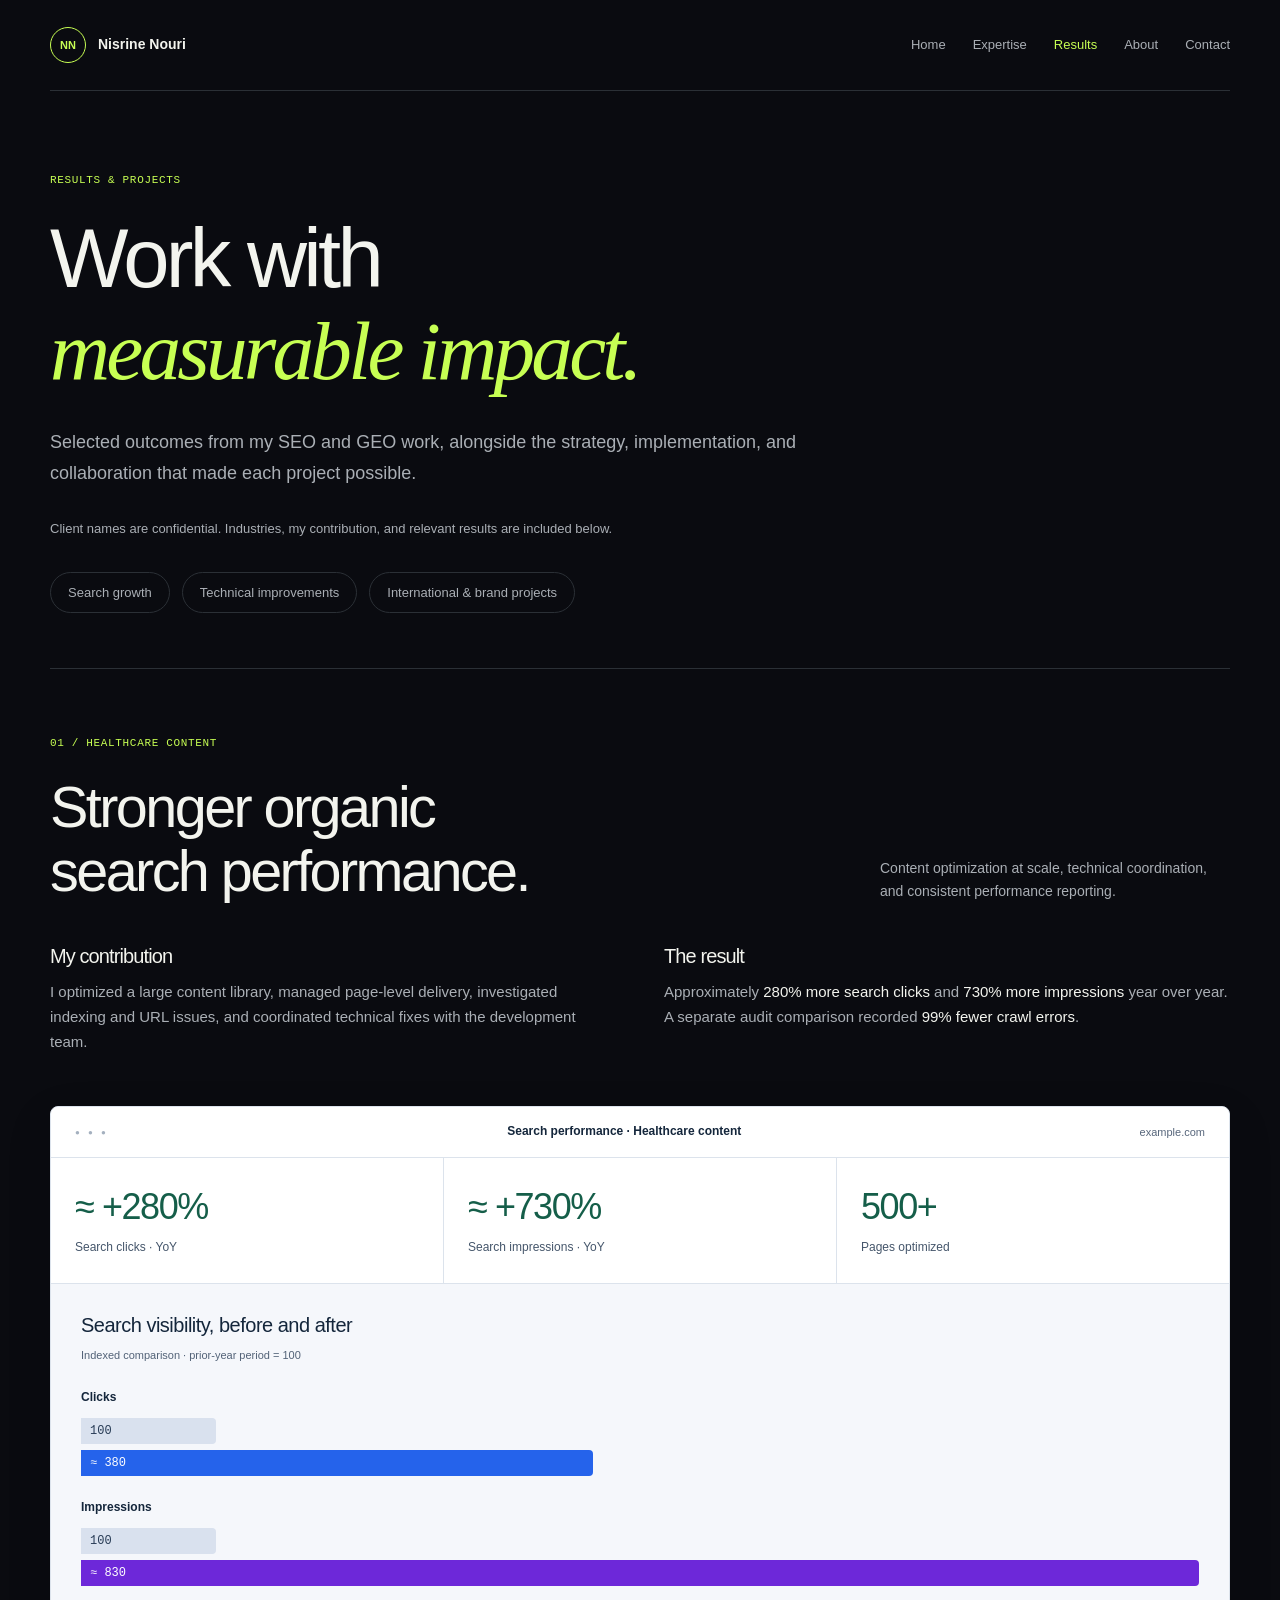
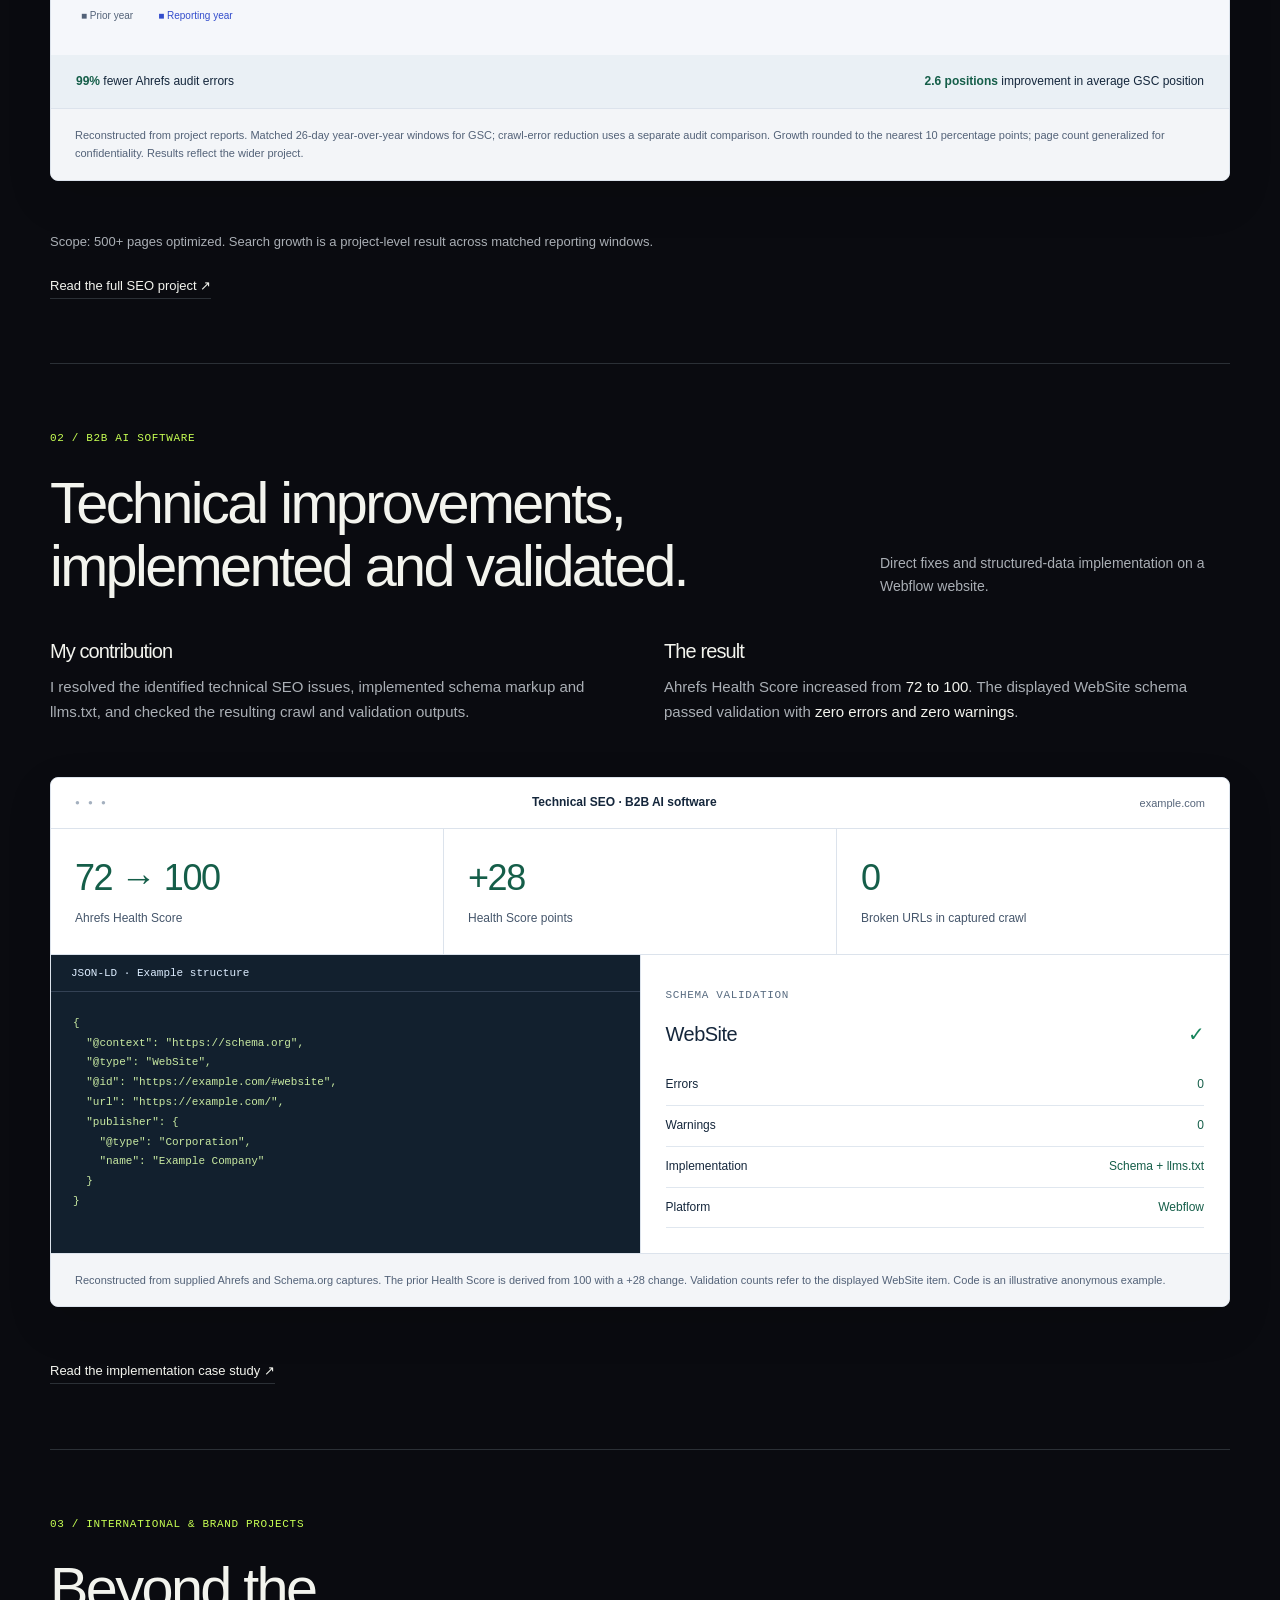
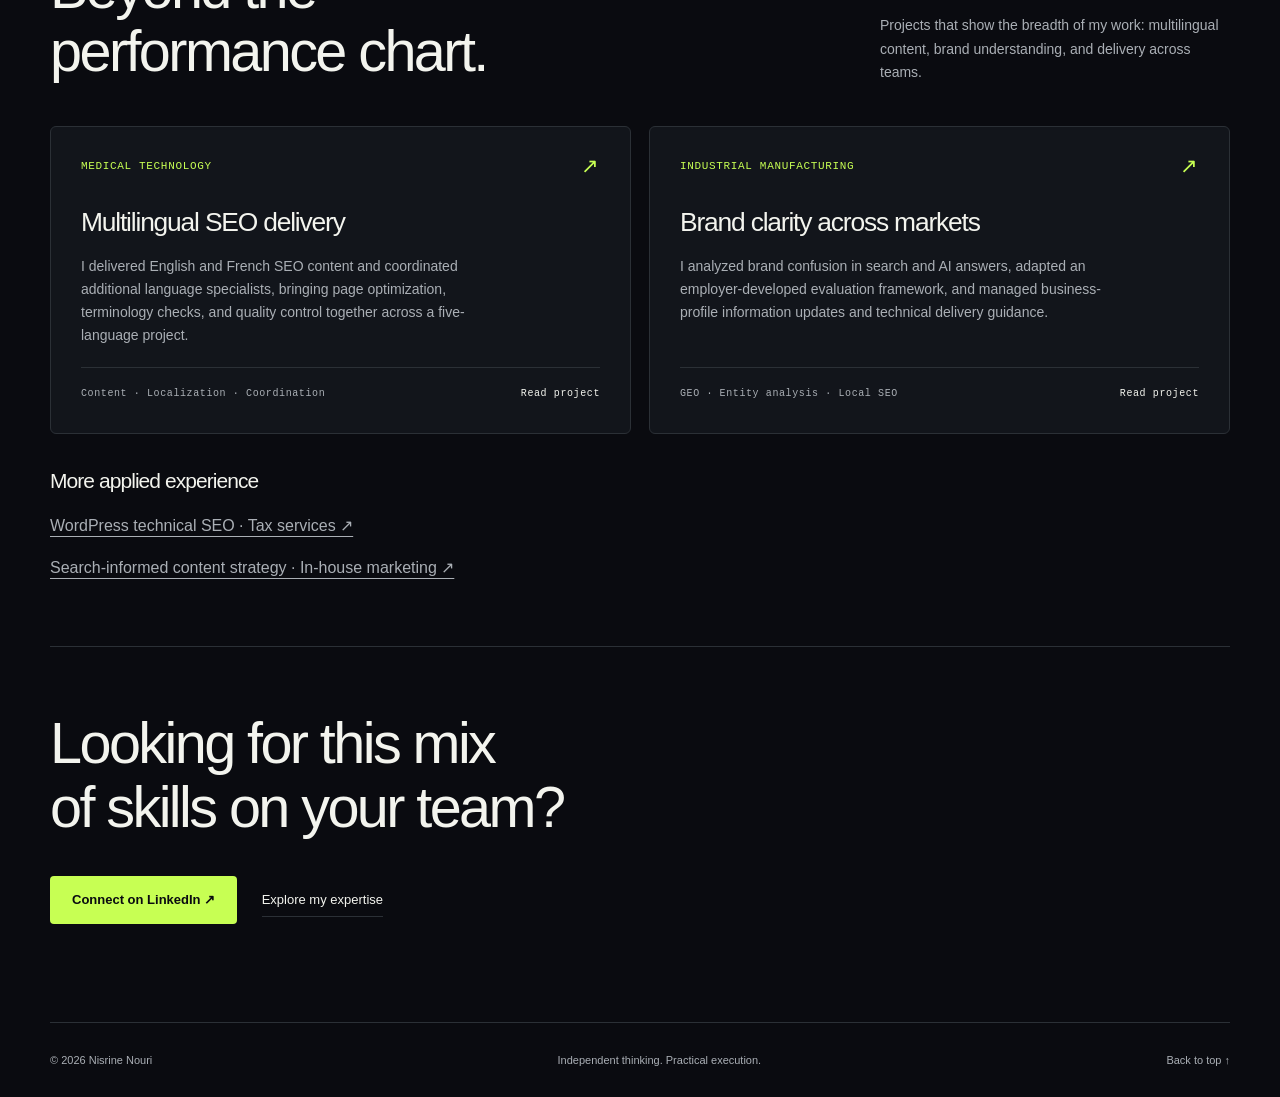
==== results.html @ c6e2c281 "Separate results from portfolio overview and broaden SEO positioning" ====
<!doctype html>
<html lang="en">
<head>
<meta charset="utf-8">
<meta name="viewport" content="width=device-width, initial-scale=1">
<title>Results & Projects | Nisrine Nouri, SEO & GEO Specialist</title>
<meta name="description" content="Selected SEO and GEO project results: organic search growth, technical improvements, multilingual SEO, and brand visibility.">
<meta name="theme-color" content="#0a0b10">
<link rel="canonical" href="https://nisrinenouri.github.io/nisrinenouri/results.html">
<meta property="og:type" content="website">
<meta property="og:title" content="Results & Projects | Nisrine Nouri, SEO & GEO Specialist">
<meta property="og:description" content="Selected SEO and GEO project results: organic search growth, technical improvements, multilingual SEO, and brand visibility.">
<meta property="og:url" content="https://nisrinenouri.github.io/nisrinenouri/results.html">
<meta property="og:locale" content="en_US">
<meta property="og:site_name" content="Nisrine Nouri">
<meta name="twitter:card" content="summary">
<link rel="icon" href="favicon.svg" type="image/svg+xml">
<link rel="stylesheet" href="styles.css">
<script type="application/ld+json">{"@context": "https://schema.org", "@type": "WebPage", "name": "Results & Projects | Nisrine Nouri, SEO & GEO Specialist", "url": "https://nisrinenouri.github.io/nisrinenouri/results.html", "description": "Selected SEO and GEO project results: organic search growth, technical improvements, multilingual SEO, and brand visibility."}</script>
</head>
<body id="top">
<a class="skip" href="#main">Skip to content</a>
<header class="header wrap">
<a class="brand" href="index.html" aria-label="Nisrine Nouri, home">
<span class="mark">NN</span>
<span>Nisrine Nouri</span>
</a>
<nav aria-label="Primary navigation">
<a href="index.html">Home</a>
<a href="index.html#expertise">Expertise</a>
<a href="results.html" aria-current="page">Results</a>
<a href="index.html#about">About</a>
<a href="index.html#contact">Contact</a>
</nav>
</header>
<main id="main" tabindex="-1" class="wrap results-main">
<header class="results-intro">
<p class="eyebrow">RESULTS & PROJECTS</p>
<h1>Work with<br>
<em>measurable impact.</em>
</h1>
<p class="intro">Selected outcomes from my SEO and GEO work, alongside the strategy, implementation, and collaboration that made each project possible.</p>
<p class="results-note">Client names are confidential. Industries, my contribution, and relevant results are included below.</p>
<nav class="result-jumps" aria-label="Results on this page">
<a href="#search-growth">Search growth</a>
<a href="#technical-results">Technical improvements</a>
<a href="#international-brand">International & brand projects</a>
</nav>
</header>
<section id="search-growth" class="results-project">
<div class="section-heading">
<div>
<p class="eyebrow">01 / HEALTHCARE CONTENT</p>
<h2>Stronger organic<br>search performance.</h2>
</div>
<p>Content optimization at scale, technical coordination, and consistent performance reporting.</p>
</div>
<div class="result-summary">
<div>
<h3>My contribution</h3>
<p>I optimized a large content library, managed page-level delivery, investigated indexing and URL issues, and coordinated technical fixes with the development team.</p>
</div>
<div>
<h3>The result</h3>
<p>Approximately <strong>280% more search clicks</strong> and <strong>730% more impressions</strong> year over year. A separate audit comparison recorded <strong>99% fewer crawl errors</strong>.</p>
</div>
</div>
<figure class="evidence dashboard">
<div class="dash-toolbar">
<span class="window-dots" aria-hidden="true">● ● ●</span>
<span>Search performance · Healthcare content</span>
<span class="anon-domain">example.com</span>
</div>
<div class="dash-stats">
<div class="result-stat">
<strong>≈ +280%</strong>
<span>Search clicks · YoY</span>
</div>
<div class="result-stat">
<strong>≈ +730%</strong>
<span>Search impressions · YoY</span>
</div>
<div class="result-stat">
<strong>500+</strong>
<span>Pages optimized</span>
</div>
</div>
<div class="dash-chart">
<h2>Search visibility, before and after</h2>
<p class="chart-sub">Indexed comparison · prior-year period = 100</p>
<div class="bar-group">
<b>Clicks</b>
<div class="bar baseline" style="--bar:12.05%">100</div>
<div class="bar clicks" style="--bar:45.78%">≈ 380</div>
</div>
<div class="bar-group">
<b>Impressions</b>
<div class="bar baseline" style="--bar:12.05%">100</div>
<div class="bar impressions" style="--bar:100%">≈ 830</div>
</div>
<div class="chart-key">
<span>■ Prior year</span>
<span>■ Reporting year</span>
</div>
</div>
<div class="dash-bottom">
<span>
<b>99%</b> fewer Ahrefs audit errors</span>
<span>
<b>2.6 positions</b> improvement in average GSC position</span>
</div>
<figcaption>Reconstructed from project reports. Matched 26-day year-over-year windows for GSC; crawl-error reduction uses a separate audit comparison. Growth rounded to the nearest 10 percentage points; page count generalized for confidentiality. Results reflect the wider project.</figcaption>
</figure>
<p class="project-context">Scope: 500+ pages optimized. Search growth is a project-level result across matched reporting windows.</p>
<a class="text-link" href="work/content-at-scale.html">Read the full SEO project ↗</a>
</section>
<section id="technical-results" class="results-project">
<div class="section-heading">
<div>
<p class="eyebrow">02 / B2B AI SOFTWARE</p>
<h2>Technical improvements,<br>implemented and validated.</h2>
</div>
<p>Direct fixes and structured-data implementation on a Webflow website.</p>
</div>
<div class="result-summary">
<div>
<h3>My contribution</h3>
<p>I resolved the identified technical SEO issues, implemented schema markup and llms.txt, and checked the resulting crawl and validation outputs.</p>
</div>
<div>
<h3>The result</h3>
<p>Ahrefs Health Score increased from <strong>72 to 100</strong>. The displayed WebSite schema passed validation with <strong>zero errors and zero warnings</strong>.</p>
</div>
</div>
<figure class="evidence dashboard">
<div class="dash-toolbar">
<span class="window-dots" aria-hidden="true">● ● ●</span>
<span>Technical SEO · B2B AI software</span>
<span class="anon-domain">example.com</span>
</div>
<div class="dash-stats">
<div class="result-stat">
<strong>72 → 100</strong>
<span>Ahrefs Health Score</span>
</div>
<div class="result-stat">
<strong>+28</strong>
<span>Health Score points</span>
</div>
<div class="result-stat">
<strong>0</strong>
<span>Broken URLs in captured crawl</span>
</div>
</div>
<div class="implementation-grid">
<div class="code-window">
<div>JSON-LD · Example structure</div>
<pre>
<code>{
  "@context": "https://schema.org",
  "@type": "WebSite",
  "@id": "https://example.com/#website",
  "url": "https://example.com/",
  "publisher": {
    "@type": "Corporation",
    "name": "Example Company"
  }
}</code>
</pre>
</div>
<div class="validator">
<span class="label">SCHEMA VALIDATION</span>
<h2>WebSite <span class="valid-check">✓</span>
</h2>
<dl>
<div>
<dt>Errors</dt>
<dd>0</dd>
</div>
<div>
<dt>Warnings</dt>
<dd>0</dd>
</div>
<div>
<dt>Implementation</dt>
<dd>Schema + llms.txt</dd>
</div>
<div>
<dt>Platform</dt>
<dd>Webflow</dd>
</div>
</dl>
</div>
</div>
<figcaption>Reconstructed from supplied Ahrefs and Schema.org captures. The prior Health Score is derived from 100 with a +28 change. Validation counts refer to the displayed WebSite item. Code is an illustrative anonymous example.</figcaption>
</figure>
<a class="text-link" href="work/technical-implementation.html">Read the implementation case study ↗</a>
</section>
<section id="international-brand" class="results-project">
<div class="section-heading">
<div>
<p class="eyebrow">03 / INTERNATIONAL & BRAND PROJECTS</p>
<h2>Beyond the<br>performance chart.</h2>
</div>
<p>Projects that show the breadth of my work: multilingual content, brand understanding, and delivery across teams.</p>
</div>
<div class="work-grid">
<a class="work-card" href="work/international-seo.html">
<div class="card-top">
<span>MEDICAL TECHNOLOGY</span>
<span aria-hidden="true">↗</span>
</div>
<h3>Multilingual SEO delivery</h3>
<p>I delivered English and French SEO content and coordinated additional language specialists, bringing page optimization, terminology checks, and quality control together across a five-language project.</p>
<div class="card-bottom">
<span>Content · Localization · Coordination</span>
<span>Read project</span>
</div>
</a>
<a class="work-card" href="work/entity-and-geo.html">
<div class="card-top">
<span>INDUSTRIAL MANUFACTURING</span>
<span aria-hidden="true">↗</span>
</div>
<h3>Brand clarity across markets</h3>
<p>I analyzed brand confusion in search and AI answers, adapted an employer-developed evaluation framework, and managed business-profile information updates and technical delivery guidance.</p>
<div class="card-bottom">
<span>GEO · Entity analysis · Local SEO</span>
<span>Read project</span>
</div>
</a>
</div>
<div class="supporting-work">
<h3>More applied experience</h3>
<a href="work/wordpress-seo.html">WordPress technical SEO · Tax services ↗</a>
<a href="work/geo-measurement.html">Search-informed content strategy · In-house marketing ↗</a>
</div>
</section>
<section class="results-contact">
<h2>Looking for this mix<br>of skills on your team?</h2>
<a class="button" href="https://www.linkedin.com/in/nisrinenouri/">Connect on LinkedIn ↗</a>
<a class="text-link" href="index.html#expertise">Explore my expertise</a>
</section>
</main>
<footer class="wrap">
<span>© <span id="year">2026</span> Nisrine Nouri</span>
<span>Independent thinking. Practical execution.</span>
<a href="#top">Back to top ↑</a>
</footer>
<script src="script.js" defer>
</script>
</body>
</html>
---- styles.css ----
:root {
  --bg:#0a0b10;
  --surface:#12151b;
  --text:#f3f4ee;
  --muted:#aaafb5;
  --line:#2b3036;
  --accent:#c7ff53;
  --max:1180px;
  color-scheme:dark
}
/* Clear overview and a dedicated results journey. */
.header nav a[aria-current="page"] { color:var(--accent); }
.hero-detail { max-width:650px; color:var(--muted); font-size:15px; }
.overview-note p { font-size:14px; line-height:1.9; }
.strength-grid { display:grid; grid-template-columns:repeat(3,minmax(0,1fr)); gap:36px 32px; }
.strength-grid article { border-top:1px solid var(--line); padding-top:24px; }
.strength-grid h3 { font-size:23px; line-height:1.25; margin:16px 0; }
.strength-grid p { color:var(--muted); font-size:14px; margin:0; }
.results-bridge { display:flex; align-items:center; justify-content:space-between; gap:48px; padding:65px 0; border-block:1px solid var(--line); }
.results-bridge p:last-child { color:var(--muted); max-width:620px; margin:24px 0 0; }
.results-bridge .button { flex-shrink:0; }
.contact-copy { color:var(--muted); margin:25px 0; }
.results-intro { padding:80px 0 55px; }
.results-intro .intro { max-width:760px; margin-top:30px; }
.results-note,.project-context { color:var(--muted); font-size:13px; }
.result-jumps { display:flex; flex-wrap:wrap; gap:12px; margin-top:32px; }
.result-jumps a { border:1px solid var(--line); border-radius:30px; padding:9px 17px; font-size:13px; }
.results-project { padding:65px 0; border-top:1px solid var(--line); }
.result-summary { display:grid; grid-template-columns:1fr 1fr; gap:48px; margin:32px 0; }
.result-summary h3 { font-size:20px; margin-bottom:13px; }
.result-summary p { color:var(--muted); font-size:15px; }
.result-summary strong { color:var(--text); font-weight:500; }
.supporting-work { display:grid; gap:16px; padding-top:35px; }
.supporting-work h3 { font-size:21px; margin-bottom:5px; }
.supporting-work a { color:var(--muted); text-decoration:underline; text-underline-offset:5px; }
.supporting-work a:hover { color:var(--accent); }
.results-contact { border-top:1px solid var(--line); padding:65px 0 85px; }
.results-contact h2 { margin-bottom:30px; }
.results-contact .text-link { display:inline-block; margin:20px; }
@media(max-width:860px) {
  .strength-grid { grid-template-columns:repeat(2,minmax(0,1fr)); }
  .overview-hero .overview-note { display:none; }
  .results-bridge { align-items:flex-start; flex-direction:column; gap:28px; }
}
@media(max-width:560px) {
  .strength-grid,.result-summary { grid-template-columns:1fr; gap:28px; }
  .results-intro { padding:45px 0; }
  .results-intro h1 { font-size:2.9rem; }
  .results-project { padding:45px 0; }
  .results-contact .text-link { margin-left:0; }
}
* {
  box-sizing:border-box
}
html {
  scroll-behavior:smooth;
  scroll-padding-top:24px
}
body {
  margin:0;
  background:var(--bg);
  color:var(--text);
  font-family:Arial,Helvetica,sans-serif;
  line-height:1.65
}
a {
  color:inherit;
  text-decoration:none
}
a:focus-visible {
  outline:2px solid var(--accent);
  outline-offset:6px
}
a:hover {
  color:var(--accent)
}
p {
  margin:0 0 20px
}
h1,h2,h3 {
  font-weight:500;
  line-height:1.1;
  margin:0;
  letter-spacing:-.045em
}
h1 {
  font-size:clamp(3.1rem,6.5vw,5.7rem)
}
h2 {
  font-size:clamp(2.3rem,4.5vw,3.8rem)
}
h3 {
  font-size:1.65rem
}
em {
  font-family:Georgia,serif;
  font-weight:400;
  color:var(--accent)
}
.wrap {
  width:min(var(--max),calc(100% - 64px));
  margin-inline:auto
}
.skip {
  position:absolute;
  left:24px;
  top:-100px;
  padding:10px;
  background:var(--accent);
  color:var(--bg);
  z-index:9
}
.skip:focus {
  top:10px
}
.header {
  display:flex;
  align-items:center;
  justify-content:space-between;
  gap:24px;
  padding:27px 0;
  border-bottom:1px solid var(--line)
}
.brand {
  display:flex;
  gap:12px;
  align-items:center;
  font-size:14px;
  font-weight:600
}
.mark {
  display:grid;
  place-items:center;
  border:1px solid var(--accent);
  border-radius:50%;
  width:36px;
  height:36px;
  font-size:11px;
  color:var(--accent)
}
nav {
  display:flex;
  align-items:center;
  gap:27px;
  font-size:13px;
  color:var(--muted)
}
.nav-contact {
  border:1px solid var(--line);
  border-radius:24px;
  padding:8px 16px;
  color:var(--text)
}
.hero {
  display:grid;
  grid-template-columns:1fr 280px;
  gap:64px;
  padding-block:100px 80px;
  align-items:center
}
.eyebrow,.label,.note-index,.card-top,.evidence-heading,.card-bottom,.case-meta,.note-tags,.focus-strip,.tool-note,.back-link {
  font-family:Consolas,'Courier New',monospace;
  font-size:11px;
  letter-spacing:.06em
}
.eyebrow {
  color:var(--accent);
  margin-bottom:24px
}
.dot {
  display:inline-block;
  width:7px;
  height:7px;
  border-radius:50%;
  background:var(--accent);
  margin-right:8px
}
.intro {
  font-size:18px;
  color:var(--muted);
  max-width:610px;
  margin:28px 0 30px;
  line-height:1.7
}
.actions {
  display:flex;
  gap:27px;
  align-items:center
}
.button {
  display:inline-flex;
  align-items:center;
  gap:30px;
  background:var(--accent);
  color:var(--bg);
  padding:13px 22px;
  border-radius:4px;
  font-size:13px;
  font-weight:700
}
.button:hover {
  background:#d9ff91;
  color:var(--bg)
}
.text-link {
  font-size:13px;
  border-bottom:1px solid var(--line);
  padding-bottom:5px
}
.hero-note {
  border-left:1px solid var(--line);
  padding-left:35px
}
.note-index {
  color:var(--muted);
  font-size:10px
}
.monogram {
  font-family:Georgia,serif;
  font-style:italic;
  font-size:150px;
  line-height:1.3;
  color:var(--accent);
  position:relative
}
.monogram span {
  font:40px Arial;
  vertical-align:top;
  margin-left:8px;
  display:inline-block;
  margin-top:30px
}
.hero-note p {
  font-size:14px
}
.note-tags {
  display:flex;
  flex-wrap:wrap;
  gap:8px;
  color:var(--muted);
  font-size:9px
}
.note-tags span {
  border:1px solid var(--line);
  padding:5px 8px;
  border-radius:20px
}
.focus-strip {
  display:flex;
  justify-content:space-between;
  gap:20px;
  padding:22px 0;
  border-block:1px solid var(--line);
  color:var(--muted)
}
.focus-strip span:before {
  content:'+';
  color:var(--accent);
  margin-right:12px
}
.section {
  padding-block:90px;
  border-bottom:1px solid var(--line)
}
.section-heading {
  display:flex;
  justify-content:space-between;
  align-items:end;
  gap:60px;
  margin-bottom:42px
}
.section-heading>p {
  max-width:350px;
  color:var(--muted);
  font-size:14px;
  margin-bottom:0
}
.work-grid {
  display:grid;
  grid-template-columns:1fr 1fr;
  gap:18px
}
.work-card {
  display:flex;
  flex-direction:column;
  padding:30px;
  background:var(--surface);
  border:1px solid var(--line);
  border-radius:6px;
  transition:border-color .15s,background .15s
}
.work-card:hover {
  border-color:#768d49;
  background:#171c20;
  color:var(--text)
}
.card-top {
  display:flex;
  justify-content:space-between;
  color:var(--accent);
  margin-bottom:30px
}
.card-top span:last-child {
  font-size:21px;
  line-height:1
}
.work-card h3 {
  max-width:400px;
  margin-bottom:18px;
  font-size:1.9rem
}
.work-card>p {
  font-size:14px;
  color:var(--muted);
  max-width:430px
}
.card-bottom {
  display:flex;
  justify-content:space-between;
  gap:16px;
  border-top:1px solid var(--line);
  padding-top:18px;
  margin-top:auto;
  color:var(--muted);
  font-size:10px
}
.card-bottom span:last-child {
  color:var(--text)
}
.research-note {
  padding:30px;
  border:1px dashed #40483a;
  border-radius:6px
}
.research-note h3 {
  margin-block:24px 18px
}
.research-note p {
  font-size:14px;
  color:var(--muted)
}
.expertise-list article {
  display:grid;
  grid-template-columns:50px 1fr 1.2fr;
  gap:25px;
  padding:25px 0;
  border-top:1px solid var(--line);
  align-items:start
}
.expertise-list article>span {
  font:12px Consolas,monospace;
  color:var(--accent)
}
.expertise-list h3 {
  font-size:1.4rem
}
.expertise-list p {
  font-size:14px;
  color:var(--muted);
  margin:0
}
.tool-grid {
  display:grid;
  grid-template-columns:repeat(3,1fr);
  gap:28px
}
.tool-grid article {
  border-top:1px solid var(--line);
  padding:25px 0
}
.label {
  color:var(--muted)
}
.tool-grid h3 {
  font-size:1.3rem;
  line-height:1.45;
  margin:18px 0
}
.tool-grid p {
  font-size:13px;
  color:var(--muted);
  max-width:310px;
  margin:0
}
.tool-note {
  padding:20px;
  background:var(--surface);
  color:var(--muted);
  margin:20px 0 0
}
.about {
  display:grid;
  grid-template-columns:1fr 1fr;
  gap:70px
}
.about p {
  color:var(--muted);
  font-size:14px
}
.about p.about-lead {
  font-size:19px;
  color:var(--text)
}
.language-row {
  display:flex;
  flex-wrap:wrap;
  gap:10px;
  margin-top:30px
}
.language-row span {
  font:11px Consolas,monospace;
  padding:6px 12px;
  border:1px solid var(--line);
  border-radius:20px
}
.contact {
  padding-block:90px
}
.contact h2 {
  margin-bottom:32px
}
.contact .text-link {
  margin-left:28px
}
footer {
  display:flex;
  justify-content:space-between;
  gap:20px;
  padding-block:28px;
  border-top:1px solid var(--line);
  font-size:11px;
  color:var(--muted)
}
.case-main {
  max-width:960px
}
.back-link {
  display:inline-block;
  margin-top:40px;
  color:var(--muted)
}
.case-header {
  padding-block:50px 35px
}
.case-header h1 {
  max-width:900px;
  font-size:clamp(2.9rem,6vw,4.8rem)
}
.case-meta {
  display:flex;
  justify-content:space-between;
  gap:20px;
  color:var(--muted);
  border-top:1px solid var(--line);
  padding-top:20px
}
.evidence {
  margin:15px 0 50px;
  padding:30px;
  border:1px solid var(--line);
  background:var(--surface);
  border-radius:8px
}
.evidence-heading {
  display:flex;
  justify-content:space-between;
  align-items:center;
  gap:20px;
  padding-bottom:20px;
  border-bottom:1px solid var(--line)
}
.status {
  color:var(--accent);
  font-size:10px
}
.validation {
  display:grid;
  grid-template-columns:1fr 1fr;
  gap:50px;
  padding:34px 0
}
.validation .label {
  display:block
}
.score {
  display:block;
  font-size:80px;
  font-weight:500;
  letter-spacing:-.06em;
  line-height:1.2;
  color:var(--accent)
}
.score span {
  font-size:20px;
  color:var(--muted);
  letter-spacing:0
}
.muted {
  color:var(--muted);
  font-size:12px
}
.checks p {
  display:flex;
  justify-content:space-between;
  gap:20px;
  padding:9px 0;
  border-bottom:1px solid var(--line);
  font-size:13px;
  margin:0
}
.checks b {
  color:var(--accent);
  font-weight:400
}
.caption {
  font-size:11px!important;
  color:var(--muted);
  line-height:1.7;
  margin:10px 0 0
}
.citation-demo {
  padding:28px 0
}
.citation-demo h3 {
  margin:18px 0;
  max-width:550px
}
.source-line {
  display:flex;
  align-items:center;
  gap:16px;
  border:1px solid var(--line);
  padding:18px;
  border-radius:5px
}
.source-line b {
  font-size:14px
}
.source-line p {
  font-size:11px;
  color:var(--muted);
  margin:4px 0 0
}
.source-icon,.tick {
  color:var(--accent)
}
.tick {
  margin-left:auto
}
.review-diagram {
  display:grid;
  grid-template-columns:1fr 1fr;
  gap:40px;
  padding:25px 0
}
.arrow {
  font-size:40px;
  color:var(--accent)
}
.arrow.neutral {
  color:#dcb775
}
.review-diagram h3 {
  font-size:1.3rem;
  margin:10px 0
}
.review-diagram p {
  font-size:13px;
  color:var(--muted);
  margin:0
}
.process {
  display:grid;
  grid-template-columns:repeat(4,1fr);
  gap:20px;
  padding:24px 0;
  list-style:none;
  font-size:13px
}
.process span {
  display:block;
  color:var(--accent);
  font:12px Consolas,monospace;
  margin-bottom:15px
}
.case-section {
  display:grid;
  grid-template-columns:70px 1fr;
  gap:20px;
  padding:32px 0;
  border-top:1px solid var(--line)
}
.case-section h2 {
  font-size:1.6rem;
  margin-bottom:20px
}
.case-section p {
  max-width:720px;
  color:var(--muted);
  margin:0
}
.privacy-note {
  background:var(--surface);
  padding:25px;
  margin:35px 0
}
.privacy-note b {
  font-size:12px
}
.privacy-note p {
  font-size:12px;
  color:var(--muted);
  margin:10px 0 0
}
.next-case {
  display:flex;
  flex-direction:column;
  gap:14px;
  padding:30px 0 60px
}
.next-case>span:last-child {
  font-size:23px
}

@media(min-width:1400px) {
  .hero {
  padding-block:115px 100px
}

}
@media(max-width:860px) {
  .wrap {
  width:calc(100% - 40px)
}
.header {
  flex-wrap:wrap
}
.header nav {
  gap:20px;
  flex-wrap:wrap
}
.hero {
  grid-template-columns:1fr;
  gap:35px;
  padding-block:65px
}
.hero-note {
  display:none
}
.section-heading {
  align-items:start;
  flex-direction:column;
  gap:25px
}
.section-heading>p {
  max-width:560px
}
.tool-grid {
  grid-template-columns:1fr 1fr
}
.about {
  gap:35px
}
.case-meta {
  flex-direction:column;
  gap:8px
}
.focus-strip {
  font-size:9px
}
.expertise-list article {
  grid-template-columns:30px 1fr
}
.expertise-list p {
  grid-column:2
}
.section {
  padding-block:65px
}

}

@media(max-width:560px) {
  .wrap {
  width:calc(100% - 36px)
}
.header {
  gap:20px;
  padding-block:22px
}
.header nav {
  gap:18px;
  font-size:11px;
  width:100%;
  justify-content:space-between
}
.nav-contact {
  border:0;
  padding:0
}
.brand {
  font-size:13px
}
h1 {
  font-size:3.05rem
}
.hero {
  padding-block:52px
}
.intro {
  font-size:16px
}
.actions {
  align-items:start;
  flex-direction:column;
  gap:22px
}
.focus-strip {
  flex-direction:column;
  gap:10px
}
.work-grid,.tool-grid,.about {
  grid-template-columns:1fr
}
.work-card,.research-note {
  padding:24px
}
.work-card h3 {
  font-size:1.7rem
}
.section-heading {
  margin-bottom:30px
}
.section {
  padding-block:55px
}
.tool-grid {
  gap:0
}
.about {
  gap:30px
}
.contact {
  padding-block:65px
}
.contact h2 {
  font-size:2.25rem
}
.contact .text-link {
  margin-left:18px
}
footer {
  flex-wrap:wrap;
  font-size:10px
}
footer>span:nth-child(2) {
  display:none
}
.evidence {
  padding:20px
}
.validation {
  gap:20px;
  grid-template-columns:1fr
}
.score {
  font-size:64px
}
.review-diagram {
  grid-template-columns:1fr;
  gap:20px
}
.process {
  grid-template-columns:1fr 1fr
}
.case-section {
  grid-template-columns:25px 1fr;
  gap:12px
}
.case-section p {
  font-size:14px
}
.case-header {
  padding-top:35px
}
.evidence-heading {
  font-size:10px
}
.case-header h1 {
  font-size:2.8rem
}

}

@media(prefers-reduced-motion:reduce) {
  html {
  scroll-behavior:auto
}
* {
  transition:none!important
}

}


.growth-result {
  display:flex;
  align-items:center;
  gap:30px;
  padding:30px 0;
  border-bottom:1px solid var(--line)
}
.growth-result strong {
  font-size:70px;
  color:var(--accent);
  font-weight:500;
  white-space:nowrap
}
.growth-result b {
  font-size:14px
}
.growth-result p {
  font-size:12px;
  color:var(--muted);
  max-width:480px;
  margin:8px 0 0
}
.citation-demo h2 {
  font-size:1.65rem;
  margin:18px 0;
  max-width:550px
}
.review-diagram h2 {
  font-size:1.3rem;
  margin:10px 0
}
@media(max-width:560px) {
  .growth-result {
  align-items:start;
  flex-direction:column;
  gap:10px
}

}


nav a {
  display: inline-flex;
  align-items: center;
  min-height: 28px;
}

/* Results and anonymized evidence dashboards. */
.proof-grid { display: grid; grid-template-columns: 1fr 1fr; gap: 35px 24px; }
.proof-card:hover { color: var(--text); }
.proof-card:hover .proof-ui { border-color: var(--accent); }
.proof-card h3 { font-size: 18px; margin: 18px 0 9px; }
.proof-card>p { color: var(--muted); font-size: 12px; margin: 0; }
.proof-ui { color: #14263b; background: #fff; border: 2px solid #dce3ec; border-radius: 8px; overflow: hidden; min-height: 280px; }
.proof-toolbar { display: flex; justify-content: space-between; gap: 15px; padding: 14px 17px; background: #f3f6fa; border-bottom: 1px solid #dce3ec; font-size: 10px; }
.proof-toolbar span:last-child { color: #536278; }
.mini-health { display: flex; align-items: center; justify-content: space-between; padding: 25px; }
.mini-health span { font: 10px Consolas, monospace; color: #536278; }
.mini-health strong { display: block; color: #13754f; font-size: 54px; font-weight: 500; line-height: 1.3; }
.mini-health small { font-size: 15px; }
.mini-health p { margin: 0; color: #536278; font-size: 12px; }
.health-ring { display: grid; place-items: center; width: 90px; height: 90px; border: 8px solid #189966; border-radius: 50%; font-size: 24px; color: #13754f; }
.mini-row { display: flex; justify-content: space-between; padding: 15px 25px; border-top: 1px solid #dce3ec; font-size: 12px; }
.mini-row b { margin-left: 12px; }
.mini-metrics { display: grid; grid-template-columns: 1fr 1fr; gap: 9px; padding: 18px 18px 10px; }
.mini-metrics>div { padding: 12px 15px; border-radius: 5px; color: #fff; }
.blue { background: #2563eb; }.purple { background: #6d28d9; }
.mini-metrics span { font-size: 10px; }.mini-metrics strong { display: block; font-size: 26px; font-weight: 500; }
.mini-bars { padding: 5px 18px 12px; }
.mini-bars>div { display: grid; grid-template-columns: 75px 1fr 45px; align-items: center; gap: 10px; font-size: 10px; padding: 8px 0; }
.mini-bars i { display: block; height: 9px; border-radius: 3px; }.mini-bars b { font-weight: 400; }
.mini-foot { font-size: 10px; color: #536278; padding: 10px 18px; border-top: 1px solid #dce3ec; background: #f8fafc; }
.mini-schema { display: grid; grid-template-columns: 1.2fr 1fr; min-height: 199px; }
.mini-code { background: #12202e; color: #c9eaa2; font-size: 10px; line-height: 1.7; padding: 20px; overflow-wrap: anywhere; }
.mini-schema>div:last-child { padding: 20px; }.mini-schema .mini-title { margin: 8px 0; font-size: 15px; }.mini-schema p { font-size: 12px; color: #13754f; margin: 0; }
.schema-pass { color: #13754f; font-size: 30px; }.mini-ai { padding: 22px; min-height: 199px; }
.mini-ai>span { color: #265bbb; font-size: 12px; }.mini-ai .mini-title { font-size: 18px; line-height: 1.3; margin: 14px 0; font-weight: 500; }
.mini-source { display: flex; gap: 12px; align-items: center; padding: 12px; border: 1px solid #dce3ec; border-radius: 5px; font-size: 11px; }
.mini-source p { font-size: 10px; color: #536278; margin: 3px 0 0; }.mini-source strong { margin-left: auto; color: #13754f; }
@media(max-width: 650px) { .proof-grid { grid-template-columns: 1fr; }.proof-toolbar { flex-wrap: wrap; }.mini-schema { grid-template-columns: 1fr 1fr; }.mini-code { padding: 15px; font-size: 9px; }.health-ring { width: 70px; height: 70px; } }
.hero { grid-template-columns: 1fr 280px; padding-block: 75px 65px; }
.hero-number { display: block; font-size: 88px; letter-spacing: -.07em; line-height: 1.2; font-weight: 500; color: var(--accent); margin: 22px 0 12px; }
.hero-number span { font-size: 38px; }
.hero-note .text-link { font-size: 11px; }
.headline-results { display: grid; grid-template-columns: repeat(4, 1fr); border-block: 1px solid var(--line); padding-block: 28px; gap: 28px; }
.result-stat { min-width: 0; }
.result-stat strong { display: block; font-weight: 500; font-size: 38px; line-height: 1.2; letter-spacing: -.04em; margin-bottom: 10px; }
.result-stat>span { display: block; font-size: 12px; line-height: 1.5; }
.headline-results .result-stat strong { color: var(--accent); }
.headline-results .result-stat>span { color: var(--muted); max-width: 210px; }
.card-metric { font-size: 46px; letter-spacing: -.055em; line-height: 1.2; color: var(--accent); }
.work-card .metric-label { margin: 6px 0 25px; font-size: 12px; }
.work-card h3 { font-size: 1.65rem; }
.dashboard { background: #f5f7fb; color: #14263b; padding: 0; overflow: hidden; border: 1px solid #dce3ec; box-shadow: 0 16px 45px #0002; }
.dash-toolbar { display: flex; justify-content: space-between; align-items: center; gap: 15px; padding: 15px 24px; background: #fff; border-bottom: 1px solid #dce3ec; font-size: 12px; font-weight: 600; }
.window-dots { color: #a4b0bf; letter-spacing: 3px; font-size: 8px; }
.anon-domain { color: #57667b; font-size: 11px; font-weight: 400; }
.dash-stats { display: grid; grid-template-columns: repeat(3, 1fr); gap: 1px; background: #dce3ec; border-bottom: 1px solid #dce3ec; }
.dash-stats .result-stat { padding: 27px 24px; background: #fff; }
.dash-stats strong { color: #155e49; font-size: 36px; }
.dash-stats span { color: #45566b; }
.dashboard figcaption { color: #536278; font-size: 11px; line-height: 1.65; padding: 17px 24px; border-top: 1px solid #dce3ec; background: #f3f5f8; }
.dashboard h2 { font-size: 20px; letter-spacing: -.025em; }
.dashboard .label { color: #596c81; }
.dash-chart { padding: 30px; }
.chart-sub { color: #526277; font-size: 11px; margin: 10px 0 24px; }
.bar-group { margin-bottom: 22px; }
.bar-group b { display: block; font-size: 12px; margin-bottom: 10px; }
.bar { width: var(--bar); min-width: 46px; padding: 6px 9px; margin: 6px 0; border-radius: 0 4px 4px 0; font: 12px Consolas, monospace; }
.baseline { background: #d9e1ee; color: #263a54; }
.clicks { background: #2563eb; color: #fff; }
.impressions { background: #6d28d9; color: #fff; }
.chart-key { display: flex; gap: 25px; font-size: 10px; color: #536278; }
.chart-key span:last-child { color: #334dcc; }
.dash-bottom { display: flex; gap: 25px; justify-content: space-between; background: #eaf0f5; padding: 17px 25px; font-size: 12px; }
.dash-bottom b { color: #155e49; }
.implementation-grid { display: grid; grid-template-columns: 1fr 1fr; gap: 1px; background: #dce3ec; }
.code-window { background: #12202e; color: #ddedff; min-width: 0; }
.code-window>div { padding: 12px 20px; border-bottom: 1px solid #334154; font: 11px Consolas, monospace; }
.code-window pre { margin: 0; padding: 22px; overflow-x: auto; font-size: 11px; line-height: 1.8; color: #c9eaa2; }
.validator { padding: 25px; background: #fff; }
.validator h2 { margin-top: 17px; display: flex; justify-content: space-between; }
.valid-check { color: #16855c; }
.validator dl { margin: 20px 0 0; }
.validator dl>div { display: flex; justify-content: space-between; gap: 14px; padding: 10px 0; border-bottom: 1px solid #e0e7ef; font-size: 12px; }
.validator dd { margin: 0; color: #155e49; }
.delivery-grid { display: grid; grid-template-columns: 1fr 1fr; gap: 35px; padding: 30px; }
.delivery-grid h2 { margin: 15px 0; }
.delivery-grid p { color: #45566b; font-size: 13px; margin: 0; }
.profile-demo { display: flex; align-items: center; gap: 20px; margin: 26px; padding: 24px; background: white; border: 1px solid #dce3ec; border-radius: 8px; }
.profile-icon { background: #e7f1f1; padding: 12px 18px; font-size: 30px; color: #155e49; }
.profile-demo h2 { margin: 9px 0; }
.profile-demo p { font-size: 11px; color: #526277; margin: 0; }
.verified-tag { margin-left: auto; font-size: 10px; color: #155e49; }
.repair-grid { display: grid; grid-template-columns: 1fr 1fr; gap: 1px; background: #dce3ec; }
.repair-grid>div { background: #fff; padding: 25px; }
.repair-icon { color: #185bc5; font: 22px Consolas, monospace; }
.repair-grid h2 { margin: 17px 0 12px; }
.repair-grid p { color: #45566b; font-size: 13px; margin: 0; }
.prompt-flow { list-style: none; padding: 30px; margin: 0; display: grid; grid-template-columns: repeat(3, 1fr); gap: 25px; }
.prompt-flow li>span { font: 12px Consolas, monospace; color: #185bc5; }
.prompt-flow h2 { font-size: 18px; margin: 18px 0 12px; }
.prompt-flow p { font-size: 12px; color: #45566b; margin: 0; }
.ai-citation { display: flex; gap: 22px; padding: 30px; }
.ai-spark { font-size: 30px; color: #2563eb; }
.ai-citation h2 { margin: 15px 0 20px; }
.source-chip { display: flex; gap: 25px; font-size: 12px; padding: 15px; border: 1px solid #cedbe9; border-radius: 6px; background: #fff; }
.source-chip span { color: #155e49; }
.case-source { font-size: 11px; color: var(--muted); border-top: 1px solid var(--line); padding-top: 20px; margin-top: 30px; }
@media (max-width: 860px) {
  .hero { grid-template-columns: 1fr; padding-block: 60px; }
  .headline-results { grid-template-columns: 1fr 1fr; }
  .implementation-grid { grid-template-columns: 1fr; }
  .profile-demo { flex-wrap: wrap; }
  .verified-tag { margin-left: 0; }
}
@media (max-width: 560px) {
  .hero { padding-block: 45px; }
  .hero h1 { font-size: 2.9rem; }
  .headline-results { gap: 25px 20px; }
  .headline-results .result-stat strong { font-size: 31px; }
  .headline-results .result-stat>span { font-size: 11px; }
  .dash-stats { grid-template-columns: 1fr; }
  .dash-stats .result-stat { padding: 18px 22px; }
  .dash-stats .result-stat strong { font-size: 32px; }
  .dash-toolbar { padding: 15px; flex-wrap: wrap; }
  .window-dots { display: none; }
  .dash-chart { padding: 23px; }
  .dash-bottom { flex-direction: column; gap: 12px; }
  .delivery-grid,.repair-grid,.prompt-flow { grid-template-columns: 1fr; }
  .profile-demo { margin: 18px; padding: 18px; }
  .source-chip { flex-direction: column; gap: 10px; }
  .ai-citation { padding: 20px; gap: 12px; }
  .card-metric { font-size: 40px; }
}

@media(max-width:860px) {
  .hero-note { display:block; padding:22px; border:1px solid var(--line); border-radius:6px; }
  .hero-number { font-size:58px; margin:10px 0; }
}
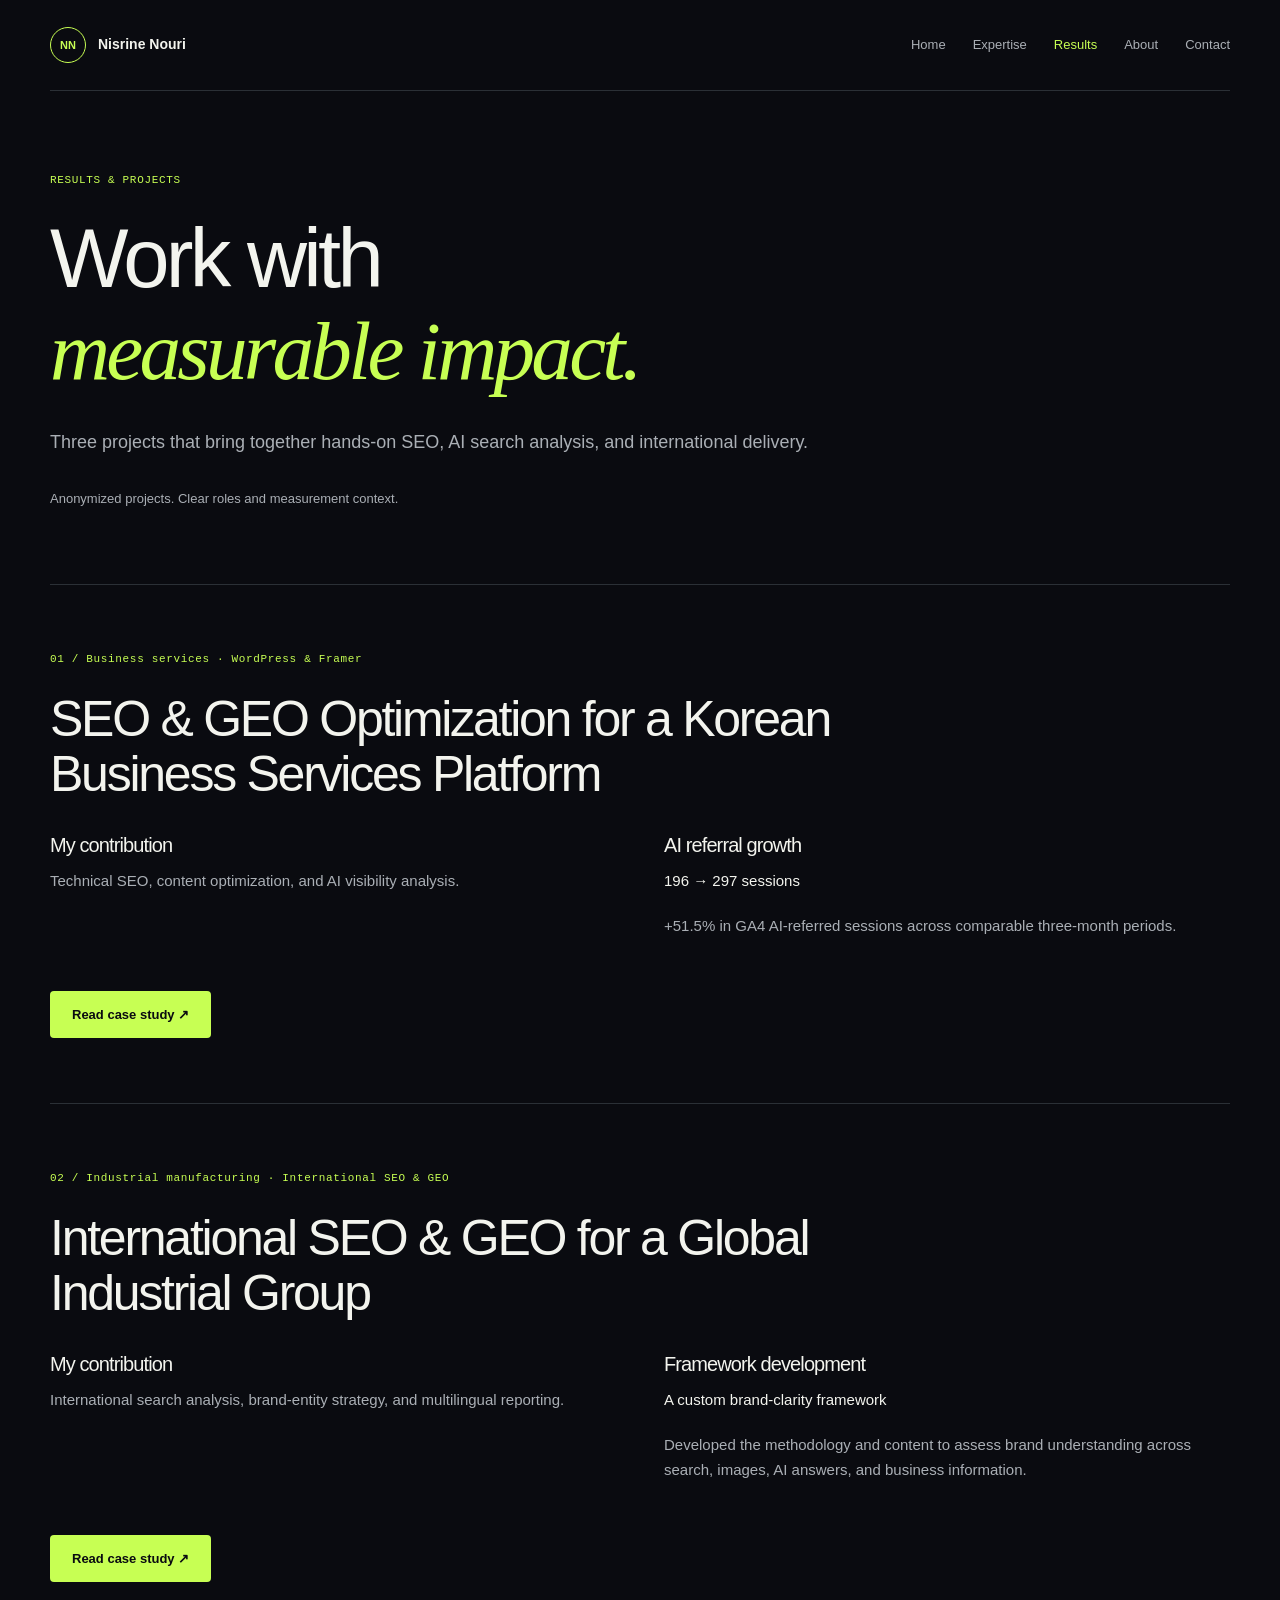
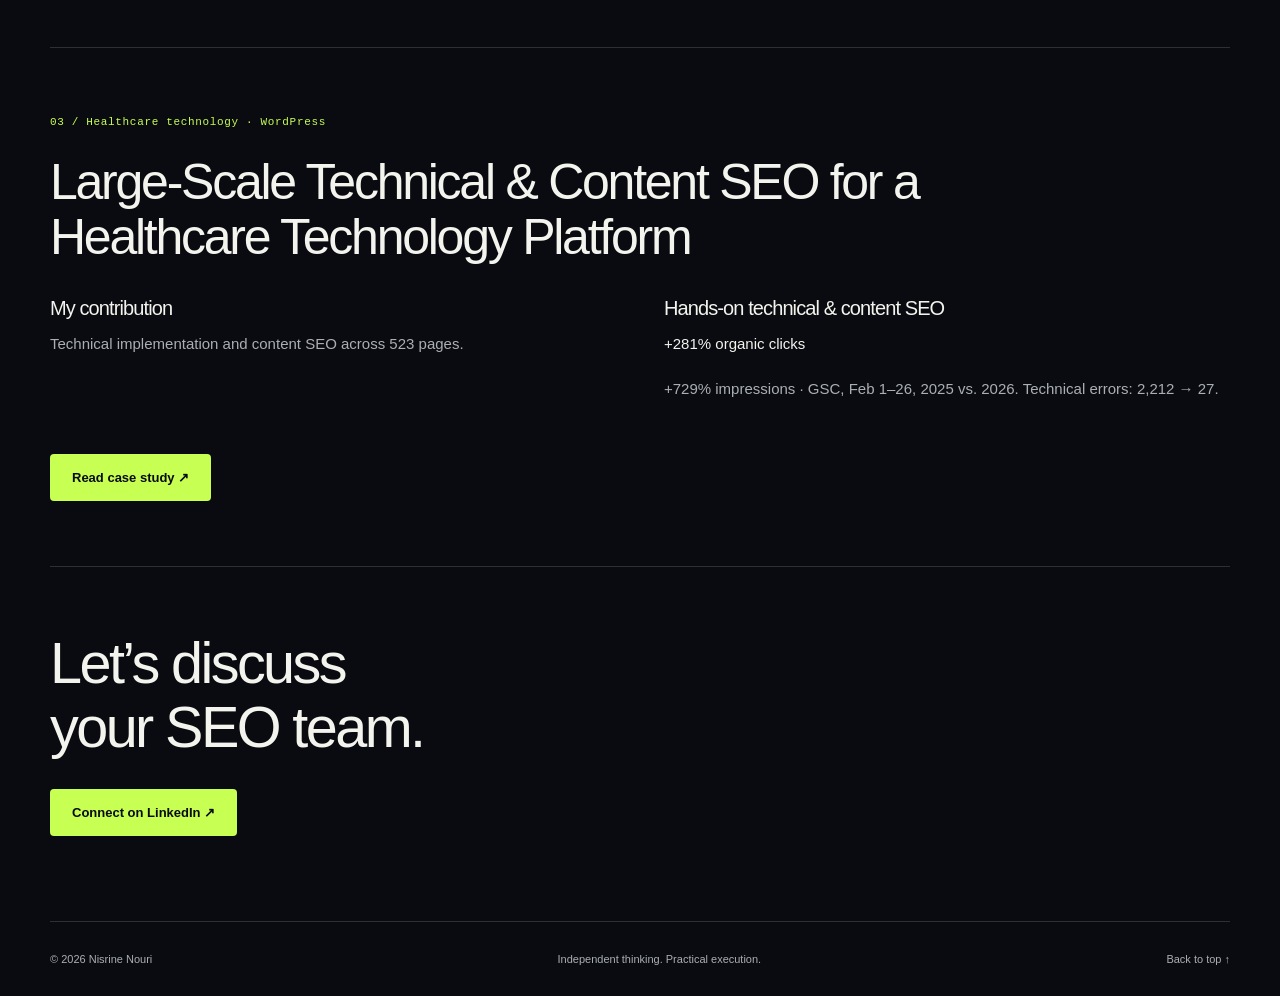
==== commit 02b38bb7: "Publish refined portfolio with three focused SEO and GEO case studies" ====
--- a/results.html
+++ b/results.html
@@ -3,20 +3,20 @@
 <head>
 <meta charset="utf-8">
 <meta name="viewport" content="width=device-width, initial-scale=1">
-<title>Results & Projects | Nisrine Nouri, SEO & GEO Specialist</title>
-<meta name="description" content="Selected SEO and GEO project results: organic search growth, technical improvements, multilingual SEO, and brand visibility.">
+<title>Results &amp; Projects | Nisrine Nouri</title>
+<meta name="description" content="Three anonymized SEO and GEO projects covering AI referral growth, international brand clarity, and healthcare search performance.">
 <meta name="theme-color" content="#0a0b10">
 <link rel="canonical" href="https://nisrinenouri.github.io/nisrinenouri/results.html">
 <meta property="og:type" content="website">
-<meta property="og:title" content="Results & Projects | Nisrine Nouri, SEO & GEO Specialist">
-<meta property="og:description" content="Selected SEO and GEO project results: organic search growth, technical improvements, multilingual SEO, and brand visibility.">
+<meta property="og:title" content="Results &amp; Projects | Nisrine Nouri">
+<meta property="og:description" content="Three anonymized SEO and GEO projects covering AI referral growth, international brand clarity, and healthcare search performance.">
 <meta property="og:url" content="https://nisrinenouri.github.io/nisrinenouri/results.html">
 <meta property="og:locale" content="en_US">
 <meta property="og:site_name" content="Nisrine Nouri">
 <meta name="twitter:card" content="summary">
 <link rel="icon" href="favicon.svg" type="image/svg+xml">
 <link rel="stylesheet" href="styles.css">
-<script type="application/ld+json">{"@context": "https://schema.org", "@type": "WebPage", "name": "Results & Projects | Nisrine Nouri, SEO & GEO Specialist", "url": "https://nisrinenouri.github.io/nisrinenouri/results.html", "description": "Selected SEO and GEO project results: organic search growth, technical improvements, multilingual SEO, and brand visibility."}</script>
+<script type="application/ld+json">{"@context": "https://schema.org", "@type": "WebPage", "name": "Results & Projects", "url": "https://nisrinenouri.github.io/nisrinenouri/results.html", "description": "Three anonymized SEO and GEO projects covering AI referral growth, international brand clarity, and healthcare search performance."}</script>
 </head>
 <body id="top">
 <a class="skip" href="#main">Skip to content</a>
@@ -39,207 +39,66 @@
 <h1>Work with<br>
 <em>measurable impact.</em>
 </h1>
-<p class="intro">Selected outcomes from my SEO and GEO work, alongside the strategy, implementation, and collaboration that made each project possible.</p>
-<p class="results-note">Client names are confidential. Industries, my contribution, and relevant results are included below.</p>
-<nav class="result-jumps" aria-label="Results on this page">
-<a href="#search-growth">Search growth</a>
-<a href="#technical-results">Technical improvements</a>
-<a href="#international-brand">International & brand projects</a>
-</nav>
+<p class="intro">Three projects that bring together hands-on SEO, AI search analysis, and international delivery.</p>
+<p class="results-note">Anonymized projects. Clear roles and measurement context.</p>
 </header>
-<section id="search-growth" class="results-project">
-<div class="section-heading">
-<div>
-<p class="eyebrow">01 / HEALTHCARE CONTENT</p>
-<h2>Stronger organic<br>search performance.</h2>
-</div>
-<p>Content optimization at scale, technical coordination, and consistent performance reporting.</p>
-</div>
+<section class="results-project">
+<p class="eyebrow">01 / Business services · WordPress & Framer</p>
+<h2 class="featured-project-title">SEO & GEO Optimization for a Korean Business Services Platform</h2>
 <div class="result-summary">
 <div>
 <h3>My contribution</h3>
-<p>I optimized a large content library, managed page-level delivery, investigated indexing and URL issues, and coordinated technical fixes with the development team.</p>
+<p>Technical SEO, content optimization, and AI visibility analysis.</p>
 </div>
 <div>
-<h3>The result</h3>
-<p>Approximately <strong>280% more search clicks</strong> and <strong>730% more impressions</strong> year over year. A separate audit comparison recorded <strong>99% fewer crawl errors</strong>.</p>
+<h3>AI referral growth</h3>
+<p>
+<strong>196 → 297 sessions</strong>
+</p>
+<p>+51.5% in GA4 AI-referred sessions across comparable three-month periods.</p>
 </div>
 </div>
-<figure class="evidence dashboard">
-<div class="dash-toolbar">
-<span class="window-dots" aria-hidden="true">● ● ●</span>
-<span>Search performance · Healthcare content</span>
-<span class="anon-domain">example.com</span>
-</div>
-<div class="dash-stats">
-<div class="result-stat">
-<strong>≈ +280%</strong>
-<span>Search clicks · YoY</span>
-</div>
-<div class="result-stat">
-<strong>≈ +730%</strong>
-<span>Search impressions · YoY</span>
-</div>
-<div class="result-stat">
-<strong>500+</strong>
-<span>Pages optimized</span>
-</div>
-</div>
-<div class="dash-chart">
-<h2>Search visibility, before and after</h2>
-<p class="chart-sub">Indexed comparison · prior-year period = 100</p>
-<div class="bar-group">
-<b>Clicks</b>
-<div class="bar baseline" style="--bar:12.05%">100</div>
-<div class="bar clicks" style="--bar:45.78%">≈ 380</div>
-</div>
-<div class="bar-group">
-<b>Impressions</b>
-<div class="bar baseline" style="--bar:12.05%">100</div>
-<div class="bar impressions" style="--bar:100%">≈ 830</div>
-</div>
-<div class="chart-key">
-<span>■ Prior year</span>
-<span>■ Reporting year</span>
-</div>
-</div>
-<div class="dash-bottom">
-<span>
-<b>99%</b> fewer Ahrefs audit errors</span>
-<span>
-<b>2.6 positions</b> improvement in average GSC position</span>
-</div>
-<figcaption>Reconstructed from project reports. Matched 26-day year-over-year windows for GSC; crawl-error reduction uses a separate audit comparison. Growth rounded to the nearest 10 percentage points; page count generalized for confidentiality. Results reflect the wider project.</figcaption>
-</figure>
-<p class="project-context">Scope: 500+ pages optimized. Search growth is a project-level result across matched reporting windows.</p>
-<a class="text-link" href="work/content-at-scale.html">Read the full SEO project ↗</a>
+<a class="button" href="work/wordpress-seo.html">Read case study ↗</a>
 </section>
-<section id="technical-results" class="results-project">
-<div class="section-heading">
-<div>
-<p class="eyebrow">02 / B2B AI SOFTWARE</p>
-<h2>Technical improvements,<br>implemented and validated.</h2>
-</div>
-<p>Direct fixes and structured-data implementation on a Webflow website.</p>
-</div>
+<section class="results-project">
+<p class="eyebrow">02 / Industrial manufacturing · International SEO & GEO</p>
+<h2 class="featured-project-title">International SEO & GEO for a Global Industrial Group</h2>
 <div class="result-summary">
 <div>
 <h3>My contribution</h3>
-<p>I resolved the identified technical SEO issues, implemented schema markup and llms.txt, and checked the resulting crawl and validation outputs.</p>
+<p>International search analysis, brand-entity strategy, and multilingual reporting.</p>
 </div>
 <div>
-<h3>The result</h3>
-<p>Ahrefs Health Score increased from <strong>72 to 100</strong>. The displayed WebSite schema passed validation with <strong>zero errors and zero warnings</strong>.</p>
+<h3>Framework development</h3>
+<p>
+<strong>A custom brand-clarity framework</strong>
+</p>
+<p>Developed the methodology and content to assess brand understanding across search, images, AI answers, and business information.</p>
 </div>
 </div>
-<figure class="evidence dashboard">
-<div class="dash-toolbar">
-<span class="window-dots" aria-hidden="true">● ● ●</span>
-<span>Technical SEO · B2B AI software</span>
-<span class="anon-domain">example.com</span>
+<a class="button" href="work/entity-and-geo.html">Read case study ↗</a>
+</section>
+<section class="results-project">
+<p class="eyebrow">03 / Healthcare technology · WordPress</p>
+<h2 class="featured-project-title">Large-Scale Technical & Content SEO for a Healthcare Technology Platform</h2>
+<div class="result-summary">
+<div>
+<h3>My contribution</h3>
+<p>Technical implementation and content SEO across 523 pages.</p>
 </div>
-<div class="dash-stats">
-<div class="result-stat">
-<strong>72 → 100</strong>
-<span>Ahrefs Health Score</span>
-</div>
-<div class="result-stat">
-<strong>+28</strong>
-<span>Health Score points</span>
-</div>
-<div class="result-stat">
-<strong>0</strong>
-<span>Broken URLs in captured crawl</span>
+<div>
+<h3>Hands-on technical & content SEO</h3>
+<p>
+<strong>+281% organic clicks</strong>
+</p>
+<p>+729% impressions · GSC, Feb 1–26, 2025 vs. 2026. Technical errors: 2,212 → 27.</p>
 </div>
 </div>
-<div class="implementation-grid">
-<div class="code-window">
-<div>JSON-LD · Example structure</div>
-<pre>
-<code>{
-  "@context": "https://schema.org",
-  "@type": "WebSite",
-  "@id": "https://example.com/#website",
-  "url": "https://example.com/",
-  "publisher": {
-    "@type": "Corporation",
-    "name": "Example Company"
-  }
-}</code>
-</pre>
-</div>
-<div class="validator">
-<span class="label">SCHEMA VALIDATION</span>
-<h2>WebSite <span class="valid-check">✓</span>
-</h2>
-<dl>
-<div>
-<dt>Errors</dt>
-<dd>0</dd>
-</div>
-<div>
-<dt>Warnings</dt>
-<dd>0</dd>
-</div>
-<div>
-<dt>Implementation</dt>
-<dd>Schema + llms.txt</dd>
-</div>
-<div>
-<dt>Platform</dt>
-<dd>Webflow</dd>
-</div>
-</dl>
-</div>
-</div>
-<figcaption>Reconstructed from supplied Ahrefs and Schema.org captures. The prior Health Score is derived from 100 with a +28 change. Validation counts refer to the displayed WebSite item. Code is an illustrative anonymous example.</figcaption>
-</figure>
-<a class="text-link" href="work/technical-implementation.html">Read the implementation case study ↗</a>
-</section>
-<section id="international-brand" class="results-project">
-<div class="section-heading">
-<div>
-<p class="eyebrow">03 / INTERNATIONAL & BRAND PROJECTS</p>
-<h2>Beyond the<br>performance chart.</h2>
-</div>
-<p>Projects that show the breadth of my work: multilingual content, brand understanding, and delivery across teams.</p>
-</div>
-<div class="work-grid">
-<a class="work-card" href="work/international-seo.html">
-<div class="card-top">
-<span>MEDICAL TECHNOLOGY</span>
-<span aria-hidden="true">↗</span>
-</div>
-<h3>Multilingual SEO delivery</h3>
-<p>I delivered English and French SEO content and coordinated additional language specialists, bringing page optimization, terminology checks, and quality control together across a five-language project.</p>
-<div class="card-bottom">
-<span>Content · Localization · Coordination</span>
-<span>Read project</span>
-</div>
-</a>
-<a class="work-card" href="work/entity-and-geo.html">
-<div class="card-top">
-<span>INDUSTRIAL MANUFACTURING</span>
-<span aria-hidden="true">↗</span>
-</div>
-<h3>Brand clarity across markets</h3>
-<p>I analyzed brand confusion in search and AI answers, adapted an employer-developed evaluation framework, and managed business-profile information updates and technical delivery guidance.</p>
-<div class="card-bottom">
-<span>GEO · Entity analysis · Local SEO</span>
-<span>Read project</span>
-</div>
-</a>
-</div>
-<div class="supporting-work">
-<h3>More applied experience</h3>
-<a href="work/wordpress-seo.html">WordPress technical SEO · Tax services ↗</a>
-<a href="work/geo-measurement.html">Search-informed content strategy · In-house marketing ↗</a>
-</div>
+<a class="button" href="work/content-at-scale.html">Read case study ↗</a>
 </section>
 <section class="results-contact">
-<h2>Looking for this mix<br>of skills on your team?</h2>
+<h2>Let’s discuss<br>your SEO team.</h2>
 <a class="button" href="https://www.linkedin.com/in/nisrinenouri/">Connect on LinkedIn ↗</a>
-<a class="text-link" href="index.html#expertise">Explore my expertise</a>
 </section>
 </main>
 <footer class="wrap">
--- a/styles.css
+++ b/styles.css
@@ -9,6 +9,33 @@
   color-scheme:dark
 }
 /* Clear overview and a dedicated results journey. */
+.sr-only { position:absolute; width:1px; height:1px; padding:0; margin:-1px; overflow:hidden; clip:rect(0,0,0,0); white-space:nowrap; border:0; }
+.tools-table { width:100%; border-collapse:collapse; text-align:left; font-size:14px; }
+.tools-table th,.tools-table td { padding:18px 0; border-bottom:1px solid var(--line); vertical-align:top; }
+.tools-table th { width:230px; padding-right:28px; font-size:11px; letter-spacing:.04em; font-weight:500; }
+.tools-table td { color:var(--muted); line-height:1.9; }
+@media(max-width:560px) { .tools-table th { width:105px; padding-right:15px; font-size:10px; } .tools-table td { font-size:12px; } }
+.featured-results-grid { display:grid; grid-template-columns:repeat(3,minmax(0,1fr)); gap:24px; }
+.featured-result { display:flex; flex-direction:column; border:1px solid var(--line); border-radius:6px; padding:28px; }
+.featured-result .featured-value { color:var(--accent); font-size:clamp(38px,4vw,58px); letter-spacing:-.05em; line-height:1.15; margin:25px 0 12px; }
+.featured-result h3 { font-size:23px; line-height:1.2; margin-bottom:20px; }
+.featured-result p { color:var(--muted); font-size:14px; }
+.featured-result .measurement-note { font-size:12px; padding-top:18px; border-top:1px solid var(--line); }
+.featured-result .text-link { margin-top:auto; }
+.tool-grid .tool-category { font-size:15px; line-height:1.5; letter-spacing:.03em; }
+.tool-list { list-style:none; padding:0; margin:20px 0 0; color:var(--muted); font-size:14px; line-height:1.9; }
+.featured-project-title { max-width:920px; font-size:clamp(30px,4vw,50px); }
+.metric-table-wrap { overflow-x:auto; margin:25px 0; }
+.case-section>div { min-width:0; }
+.metric-table { width:100%; border-collapse:collapse; font-size:14px; text-align:left; }
+.metric-table caption { text-align:left; color:var(--muted); font-size:12px; margin-bottom:14px; }
+.metric-table th,.metric-table td { padding:14px 12px; border-bottom:1px solid var(--line); vertical-align:top; }
+.metric-table th { font-weight:500; }
+.metric-table thead { color:var(--accent); }
+.metric-table tbody td { color:var(--muted); }
+@media(max-width:560px) { .metric-table { font-size:12px; } .metric-table th,.metric-table td { padding:12px 6px; overflow-wrap:anywhere; } }
+@media(max-width:1000px) { .featured-result { padding:22px; } }
+@media(max-width:760px) { .featured-results-grid { grid-template-columns:1fr; } .featured-result .featured-value { font-size:48px; } }
 .header nav a[aria-current="page"] { color:var(--accent); }
 .hero-detail { max-width:650px; color:var(--muted); font-size:15px; }
 .overview-note p { font-size:14px; line-height:1.9; }
